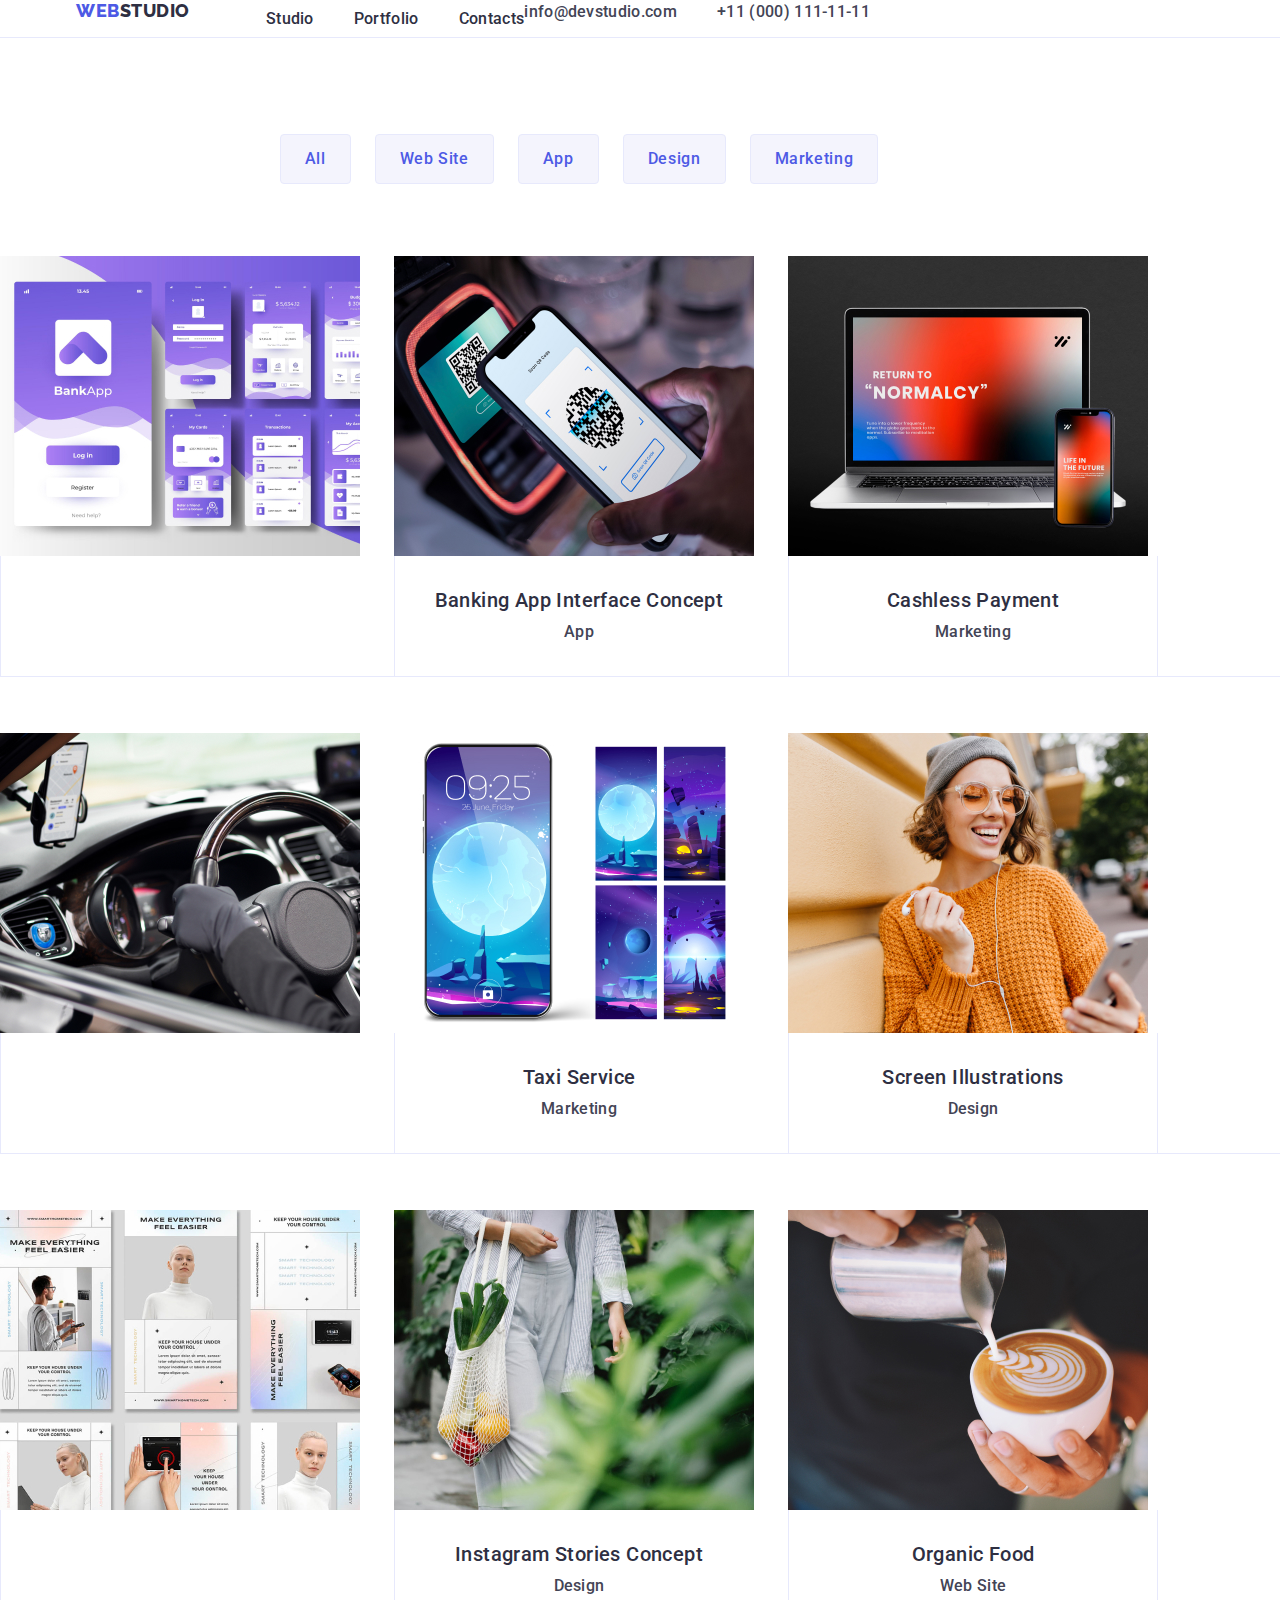
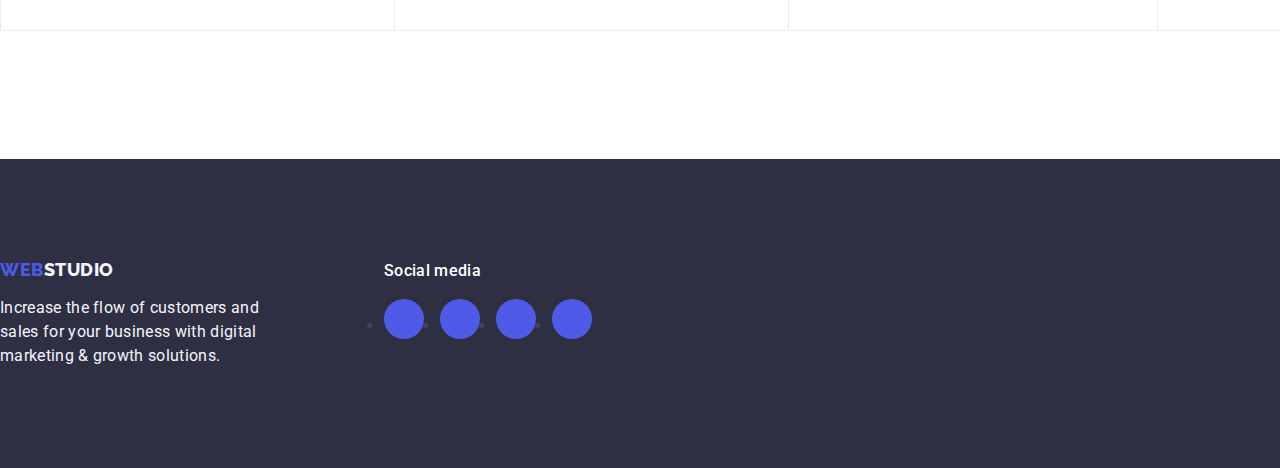
==== portfolio.html @ f8a1e001 "files" ====
<!DOCTYPE html>
<html lang="en">
  <head>
    <meta charset="UTF-8">
    <meta name="viewport" content="width=device-width, initial-scale=1.0">

    <link rel="preconnect" href="https://fonts.googleapis.com">
    <link rel="preconnect" href="https://fonts.gstatic.com" crossorigin>
    <link href="https://fonts.googleapis.com/css2?family=Roboto&display=swap" rel="stylesheet">
    <link href="https://fonts.googleapis.com/css2?family=Raleway&display=swap" rel="stylesheet">
    <link rel="stylesheet" href="modern-normalize.min.css">
    <link rel="stylesheet" href="./css/styles.css">
    
    <title>Homework1</title>
  </head>
  <body>
    <header class="port-head">
      <div class="container div">
        <nav class="nav">
        <a href="./index.html" class="logo link">Web<span class="studio-port">Studio</span></a>

        <ul class="list port-menu">
          <li><a href="./index.html" class="first link">Studio</a></li>
          <li><a href="./portfolio.html" class="first link">Portfolio</a></li>
          <li><a href="" class="first link">Contacts</a></li>
        </ul>
      </nav>
      <address class="info">
        <ul class="list address">
          <li><a href="mailto:info@devstudio.com" class="email link">info@devstudio.com</a></li>
          <li><a href="tel:+110001111111" class="email link">+11 (000) 111-11-11</a></li>
        </ul>
      </address>
    </div>
      
    </header>

    <main>
      <section class="port-section">
        <div class="container">
          <h1 class="hidden">Main</h1>
          <ul class="list port-list">
            <li>
              <button type="button" class="btn">All</button>
            </li>
            <li>
              <button type="button" class="btn">Web Site</button>
            </li>
            <li>
              <button type="button" class="btn">App</button>
            </li>
            <li>
              <button type="button" class="btn">Design</button>
            </li>
            <li>
              <button type="button" class="btn">Marketing</button>
            </li>
          </ul>
          <ul class="list port-second-list">
            <li class="port-a">
              <a href="" class="default link">
                <img src="./images/purp-tile.jpg" alt="App Interface" width="360">
                <div class="container port-div">
                  <h2 class="second-section-head">Banking App Interface Concept</h2>
                  <p class="second-section-paragraph">App</p>
                </div>
              </a>
            </li>
            <li class="port-a">
              <a href="" class="default link">
                <img src="./images/qr.jpg" alt="Cashless Payment" width="360">
                <div class="container port-div">
                  <h2 class="second-section-head">Cashless Payment</h2>
                  <p class="second-section-paragraph">Marketing</p>
                </div>
              </a>
            </li>
            <li class="port-a">
              <a href="" class="default link">
                <img src="./images/lt.jpg" alt="Meditation App" width="360">
                <div class="container port-div">
                  <h2 class="second-section-head">Meditation App</h2>
                  <p class="second-section-paragraph">App</p>
                </div>
              </a>
            </li>
            <li class="port-a">
              <a href="" class="default link">
                <img src="./images/drive.jpg" alt="Taxi Service" width="360">
                <div class="container port-div">
                  <h2 class="second-section-head">Taxi Service</h2>
                  <p class="second-section-paragraph">Marketing</p>
                </div>
              </a>
            </li>
            <li class="port-a">
              <a href="" class="default link">
                <img src="./images/pc.jpg" alt="Screen Illustrations" width="360">
                <div class="container port-div">
                  <h2 class="second-section-head">Screen Illustrations</h2>
                  <p class="second-section-paragraph">Design</p>
                </div>
              </a>
            </li>
            <li class="port-a">
              <a href="" class="default link">
                <img src="./images/girl.jpg" alt="Online Courses" width="360">
                <div class="container port-div">
                  <h2 class="second-section-head">Online Courses</h2>
                  <p class="second-section-paragraph">Marketing</p>
                </div>
              </a>
            </li>
            <li class="port-a">
              <a href="" class="default link">
                <img src="./images/tile.jpg" alt="Instagram Stories Concept" width="360">
                <div class="container port-div">
                  <h2 class="second-section-head">Instagram Stories Concept</h2>
                  <p class="second-section-paragraph">Design</p>
                </div>
              </a>
            </li>
            <li class="port-a">
              <a href="" class="default link">
                <img src="./images/gulay.jpg" alt="Organic Food" width="360">
                <div class="container port-div">
                  <h2 class="second-section-head">Organic Food</h2>
                  <p class="second-section-paragraph">Web Site</p>
                </div>
              </a>
            </li>
            <li class="port-a">
              <a href="" class="default link">
                <img src="./images/kape.jpg" alt="Fresh Coffee" width="360">
                <div class="container port-div">
                  <h2 class="second-section-head">Fresh Coffee</h2>
                  <p class="second-section-paragraph">Web Site</p>
                </div>
              </a>
            </li>
          </ul>
        </div>
        
      </section>
    </main>

    <footer class="footer">
      <div class="container footer-content">
        <div class="foot-logo-par">
          <a href="./index.html" class="logo link">Web<span class="studio">Studio</span></a>
          <p class="footer-paragraph">
            Increase the flow of customers and sales for your business with digital
            marketing & growth solutions.
          </p>
        </div>
        <div>
          <p class="footer-par-sm">Social media</p>
          <ul class="footer-icon-sm">
            <li class="footer-item-sm"><a href="" class="footer-link-sm"><svg width="24" height="24" class="footer-svg-sm"><use href="./images/icons.svg#footericons"/></svg></a></li>
            <li class="footer-item-sm"><a href="" class="footer-link-sm"><svg width="24" height="24" class="footer-svg-sm"><use href="./images/icons.svg#footericons"/></svg></a></li>
            <li class="footer-item-sm"><a href="" class="footer-link-sm"><svg width="24" height="24" class="footer-svg-sm"><use href="./images/icons.svg#footericons"/></svg></a></li>
            <li class="footer-item-sm"><a href="" class="footer-link-sm"><svg width="24" height="24" class="footer-svg-sm"><use href="./images/icons.svg#footericons"/></svg></a></li>
          </ul>
        </div>
      </div>
      
    </footer>
  </body>
</html>
---- css/styles.css ----
* {
    box-sizing: border-box;
    margin: 0;
    padding: 0;
  }

.container{
    width: 1158px;
}

.hidden{
    position: absolute;
    width: 1px;
    height: 1px;
    margin: -1px;
    border: 0;
    padding: 0;
    
    white-space: nowrap;
    clip-path: inset(100%);
    clip: rect(0 0 0 0);
    overflow: hidden;
  }

:root{
    --background: #FFFFFF;
    --fillers: #f4f4fd;
    --color: #8e8f99;
    --footer-bg: #4d5ae5;
}

body{
    font-family: 'Roboto', sans-serif;
    color: #434455;
    background: #FFFFFF;
}

img{
    display: block;
}

.logo{
    font-family: 'Raleway' , sans-serif;
    font-weight: 800;
    font-size: 18px;
    line-height: 1.17;
    letter-spacing: 0.03em;
    text-transform: uppercase;
    color: #4d5ae5;
    text-decoration: none;
    margin-right: 76px;
    display: inline-block;
    margin-bottom: 16px;
}

span{
    color: #2e2f42;
}

.list{
    list-style: none;
    font-weight: 500;
}

.first{
    font-weight: 500;
    font-size: 16px;
    line-height: 1.5;
    letter-spacing: 0.02em;
    color: #2e2f42;
    text-decoration: none;
    padding: 24px 0;
}

.list .first:focus , .list .first:hover{
    color: #404bbf;
}

.info{
    font-style: normal;
}

.info .email{
    font-size: 16px;
    line-height: 1.5;
    letter-spacing: 0.02em;
    color: #434455;
    text-decoration: none;
}

.info .email:focus , .info .email:hover{
    color: #404bbf;
}

.first-section{
    background-color: #2e2f42;
    padding: 188px 0;
    background-image:  linear-gradient(rgba(46, 47, 66, 0.7), rgba(46, 47, 66, 0.7)), url(../images/people-office1.jpg);
    max-width: 1440px;
    background-repeat: no-repeat;
    background-position: center;
    background-size: cover;
}

.business-title{
    font-size: 56px;
    line-height: 1.07;
    text-align: center;
    letter-spacing: 0.02em;
    color: #ffffff;
    max-width: 496px;
}

.order-button{
    background-color: #4d5ae5;
    font-family: 'Roboto', sans-serif;
    font-weight: 500;
    font-size: 16px;
    line-height: 1.5;
    letter-spacing: 0.04em;
    color: #ffffff;
    cursor: pointer;
    display: block;
    min-width: 169px;
    height: 56px;
    border: none;
    border-radius: 4px;
    cursor: pointer;

}

.order-button:focus , .order-button:hover{
    background-color: #404BBF;
}

.second-section-head{
    font-weight: 500;
    font-size: 20px;
    line-height: 1.2;
    letter-spacing: 0.02em;
    color: #2e2f42;
    margin-bottom: 8px;
    text-align: center;
    margin-bottom: 8px;
}

.second-section-paragraph{
    font-size: 16px;
    line-height: 1.5;
    letter-spacing: 0.02em;
    color: #434455;
    text-align: center;

}

.third-section-head{
    font-size: 36px;
    line-height: 1.11;
    text-align: center;
    letter-spacing: 0.02em;
    text-transform: capitalize;
    color: #2e2f42;
    margin-bottom: 72px;
}

.fourth-section{
    background-color: #F4F4FD;
}

.fourth-section-head{
    font-size: 36px;
    line-height: 1.11;
    text-align: center;
    letter-spacing: 0.02em;
    text-transform: capitalize;
    color: #2e2f42;
    margin-bottom: 72px;
}

.team-bg{
    background-color: #FFFFFF;
    width: calc((100% - 72px) / 4);
    border-radius: 0px 0px 4px 4px;
    box-shadow: 0px 1px 6px rgba(46, 47, 66, 0.08), 0px 1px 1px rgba(46, 47, 66, 0.16), 0px 2px 1px rgba(46, 47, 66, 0.08);
}

.team{
    display: flex;
    gap: 24px;
}

.footer{
    background-color: #2e2f42;
    padding: 100px 0;
}

.studio{
    color: #f4f4fd;
}

.footer-paragraph{
    line-height: 1.5;
    color: #F4F4FD;
    letter-spacing: 0.02em;
    max-width: 264px;
}

.footer-content{
    display: flex;
    align-items: baseline;
}

.foot-logo-par{
    margin-right: 120px;
}

.footer-par-sm{
    font-weight: 500;
    font-size: 16px;
    line-height: 1.5;
    letter-spacing: 0.02em;
    color: var(--background);
    margin-bottom: 16px;
}

.footer-icon-sm{
    display: flex;
    gap: 16px;
}

.footer-item-sm{
    width: 40px;
    height: 40px;
}

.footer-link-sm{
    width: 100%;
    height: 100%;
    background-color: var(--footer-bg);
    border-radius: 50%;
    display: flex;
    align-items: center;
    justify-content: center;
}

.footer-link-sm:hover , .footer-link-sm:focus{
    background-color: #31d0aa;
}

.footer-svg-sm{
    fill: var(--fillers);
}

.studio-port{
    color: #2e2f42;
}

.btn{
    font-family: 'Roboto', sans-serif;
    font-weight: 500;
    font-size: 16px;
    line-height: 1.5;
    letter-spacing: 0.04em;
    color: #4d5ae5;
    background-color: #F4F4FD;
    padding: 12px 24px;
    border: 1px solid #e7e9fc;
    border-radius: 4px;

}

.btn:focus , .btn:hover{
    color: #FFFFFF;
    background-color: #404BBF;
    cursor: pointer;
    border: 1px solid transparent;
    box-shadow: 0px 3px 1px rgba(0, 0, 0, 0.1), 0px 2px 1px rgba(0, 0, 0, 0.08), 0px 2px 2px rgba(0, 0, 0, 0.12);
}

.default{
    text-decoration: none;
    display: block;
}

.default:hover , .default:focus{
    box-shadow: 0px 1px 6px rgba(46, 47, 66, 0.08), 0px 1px 1px rgba(46, 47, 66, 0.16), 0px 2px 1px rgba(46, 47, 66, 0.08);
}

.head{
    border-bottom: 1px solid #e7e9fc;
    box-shadow: 0px 2px 1px rgba(46, 47, 66, 0.08), 0px 1px 1px 0px rgba(46, 47, 66, 0.16), 0px 1px 6px rgba(46, 47, 66, 0.08);
}

.nav-bar{
    display: flex;
    margin: 0 auto;
    padding: 0 15px;
}

.logo-menu{
    display: flex;
    align-items: center;
}

.menu{
    display: flex;
    gap: 40px;
}

.address{
    display: flex;
    gap: 40px;
}

.offers{
    gap: 24px;
    display: flex;
}

.bullets{
    width: calc((100% - 72px) / 4);
}

.first-section{
    padding: 188px 0;
}

.second-section{
    padding: 120px 0;
}

.third-section{
    padding-bottom: 120px;
}

.images{
    display: flex;
    gap: 24px;
}

.image-bullets{
    width: calc((100% - 48px) / 3);
}

.img-radius{
    border-radius: (0px 0px 4px 4px);
}

.fourth-section{
    padding: 120px 0;
}

.fifth-section{
    padding: 120px 0 120px;
}

.cus-head{
    font-size: 36px;
    line-height: 1.11;
    color: #2e2f42;
    margin-bottom: 72px;
}

.cus-list{
    display: flex;
    gap: 24px;
}

.cus-item{
    width: calc((100% - 120px) / 6);
    height: 88px;
}

.cus-link{
    width: 100%;
    height: 100%;
    border: 1px solid #8e8f99;
    border-radius: 4px;
    display: flex;
    align-items: center;
    justify-content: center;
    color: var(--color);
}

.cus-link:hover , .cus-link:focus{
    border-color: #404bbf;
    color: #404bbf;
}

.name-title{
    padding: 32px 0;
}

/* portfolio css hw-3 */

.port-head{
    border-bottom: 1px solid #e7e9fc;
}

.div{
    display: flex;
    width: 1158px;
    margin: 0 auto;
    padding: 0 15px;
}

.nav{
    display: flex;
    align-items: center;
}

.port-menu{
    display: flex;
    gap: 40px;
}

.port-section{
    padding-top: 96px;
    padding-bottom: 120px;
}

.port-list{
    display: flex;
    justify-content: center;
    gap: 24px;
    margin-bottom: 72px;
}

.port-second-list{
    display: flex;
    flex-wrap: wrap;
    column-gap: 24px;
    row-gap: 48px;
}

.port-a{
    width: calc((100% - 48px) / 3);
}

.port-div{
    padding: 32px 16px;
    border: 1px solid #e7e9fc;
    border-top: none;
    margin-bottom: 8px;
}

/* icon css */

.icon-container{
    display: flex;
    align-items: center;
    justify-content: center;
    height: 112px;
    background-color: #f4f4fd;
    border-radius: 4px;
    margin-bottom: 8px;
}

.cus-icon{
    fill: currentColor;
}

/* social media css */

.soc-med{
    display: flex;
    justify-content: center;
    gap: 24px;
}

.soc-med-css{
    width: 40px;
    height: 40px;
}

.soc-med-links{
    width: 100%;
    height: 100%;
    background-color: #4d5ae5;
    border-radius: 50%;
    display: flex;
    align-items: center;
    justify-content: center;
}

.soc-med-links:hover , .soc-med-links:focus{
    background-color: #404bbf ;
}

.icon-soc-med{
    fill: var(--fillers);
}
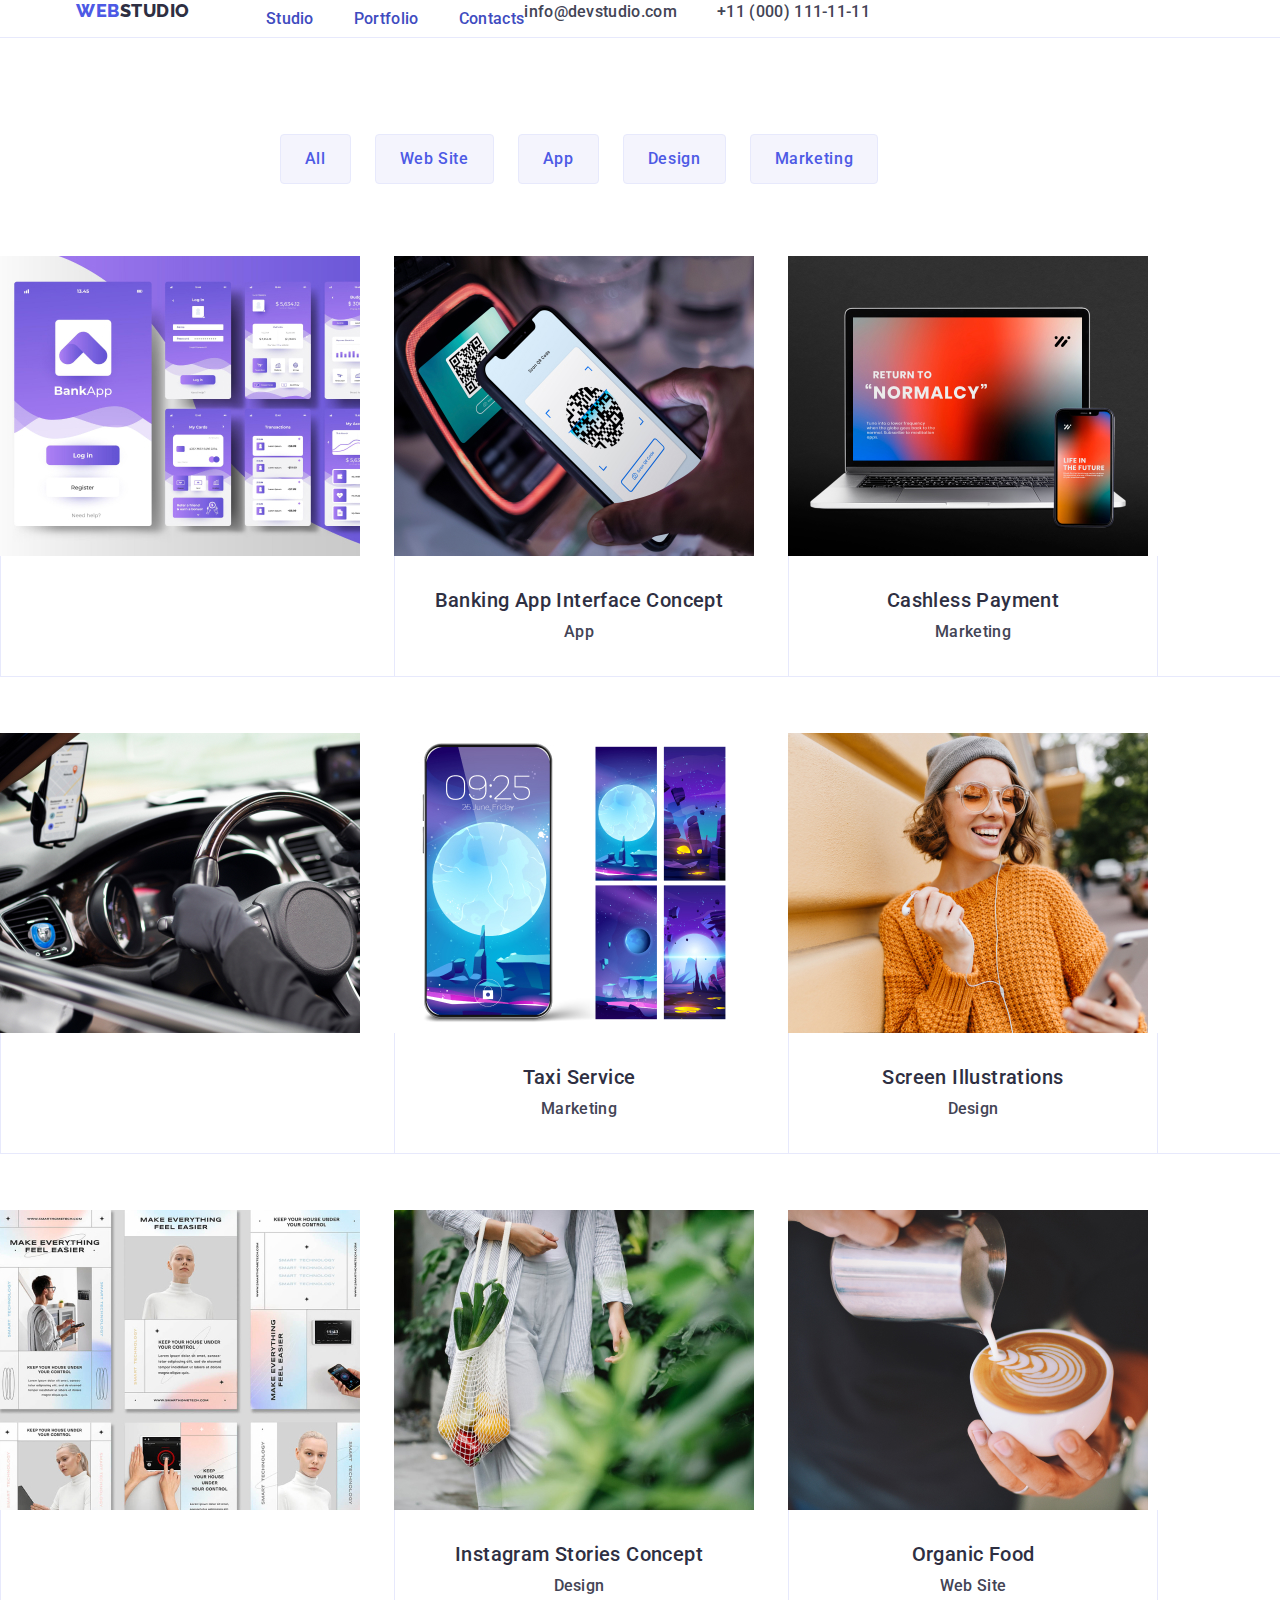
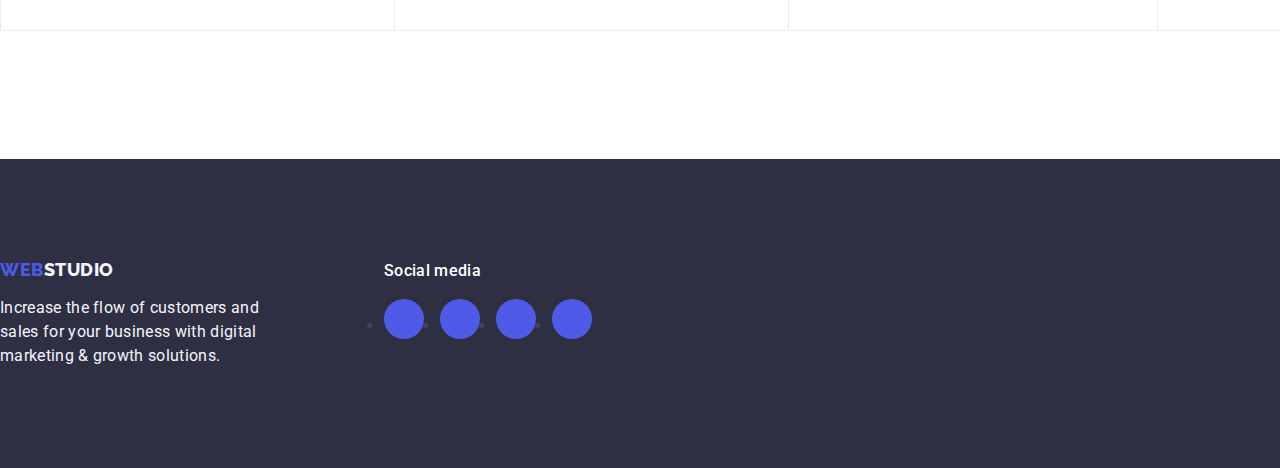
==== commit c4e06053: "test" ====
--- a/portfolio.html
+++ b/portfolio.html
@@ -38,7 +38,7 @@
     <main>
       <section class="port-section">
         <div class="container">
-          <h1 class="hidden">Main</h1>
+          <h1 class="is-hidden">Main</h1>
           <ul class="list port-list">
             <li>
               <button type="button" class="btn">All</button>
--- a/css/styles.css
+++ b/css/styles.css
@@ -8,7 +8,7 @@
     width: 1158px;
 }
 
-.hidden{
+.is-hidden{
     position: absolute;
     width: 1px;
     height: 1px;
@@ -60,6 +60,7 @@
 .list{
     list-style: none;
     font-weight: 500;
+
 }
 
 .first{
@@ -70,6 +71,20 @@
     color: #2e2f42;
     text-decoration: none;
     padding: 24px 0;
+    position: relative;
+    color: #404bbf;
+    transition: color 250ms cubic-bezier(0.4, 0, 0.2, 1);
+}
+
+.first::after{
+    position: absolute;
+    left: 0;
+    bottom: -1px;
+    height: 4px;
+    background-color: #404bbf;
+    border-radius: 2px;
+    content: "";
+
 }
 
 .list .first:focus , .list .first:hover{
@@ -80,15 +95,16 @@
     font-style: normal;
 }
 
-.info .email{
+.email{
     font-size: 16px;
     line-height: 1.5;
     letter-spacing: 0.02em;
     color: #434455;
     text-decoration: none;
-}
-
-.info .email:focus , .info .email:hover{
+    transition: color 250ms cubic-bezier(0.4, 0, 0.2, 1);
+}
+
+.email:focus , .email:hover{
     color: #404bbf;
 }
 
@@ -126,6 +142,7 @@
     border: none;
     border-radius: 4px;
     cursor: pointer;
+    transition: background-color 250ms cubic-bezier(0.4, 0, 0.2, 1);
 
 }
 
@@ -241,6 +258,7 @@
     display: flex;
     align-items: center;
     justify-content: center;
+    transition: color 250ms cubic-bezier(0.4, 0, 0.2, 1);
 }
 
 .footer-link-sm:hover , .footer-link-sm:focus{
@@ -380,6 +398,7 @@
     align-items: center;
     justify-content: center;
     color: var(--color);
+    transition: border-color 250ms cubic-bezier(0.4, 0, 0.2, 1), color 250ms cubic-bezier(0.4, 0, 0.2, 1);
 }
 
 .cus-link:hover , .cus-link:focus{
@@ -481,6 +500,7 @@
     display: flex;
     align-items: center;
     justify-content: center;
+    transition: background-color 250ms cubic-bezier(0.4, 0, 0.2, 1);
 }
 
 .soc-med-links:hover , .soc-med-links:focus{
@@ -491,3 +511,14 @@
     fill: var(--fillers);
 }
 
+/* modal css */
+
+.modals{
+    position: fixed;
+    top: 0;
+    left: 0;
+    width: 100%;
+    height: 100%;
+    background-color: rgba(46, 47, 66, 0.4);
+    transition: opacity 250ms cubic-bezier(0.4, 0, 0.2, 1), visibility 250ms cubic-bezier(0.4, 0, 0.2, 1);
+}